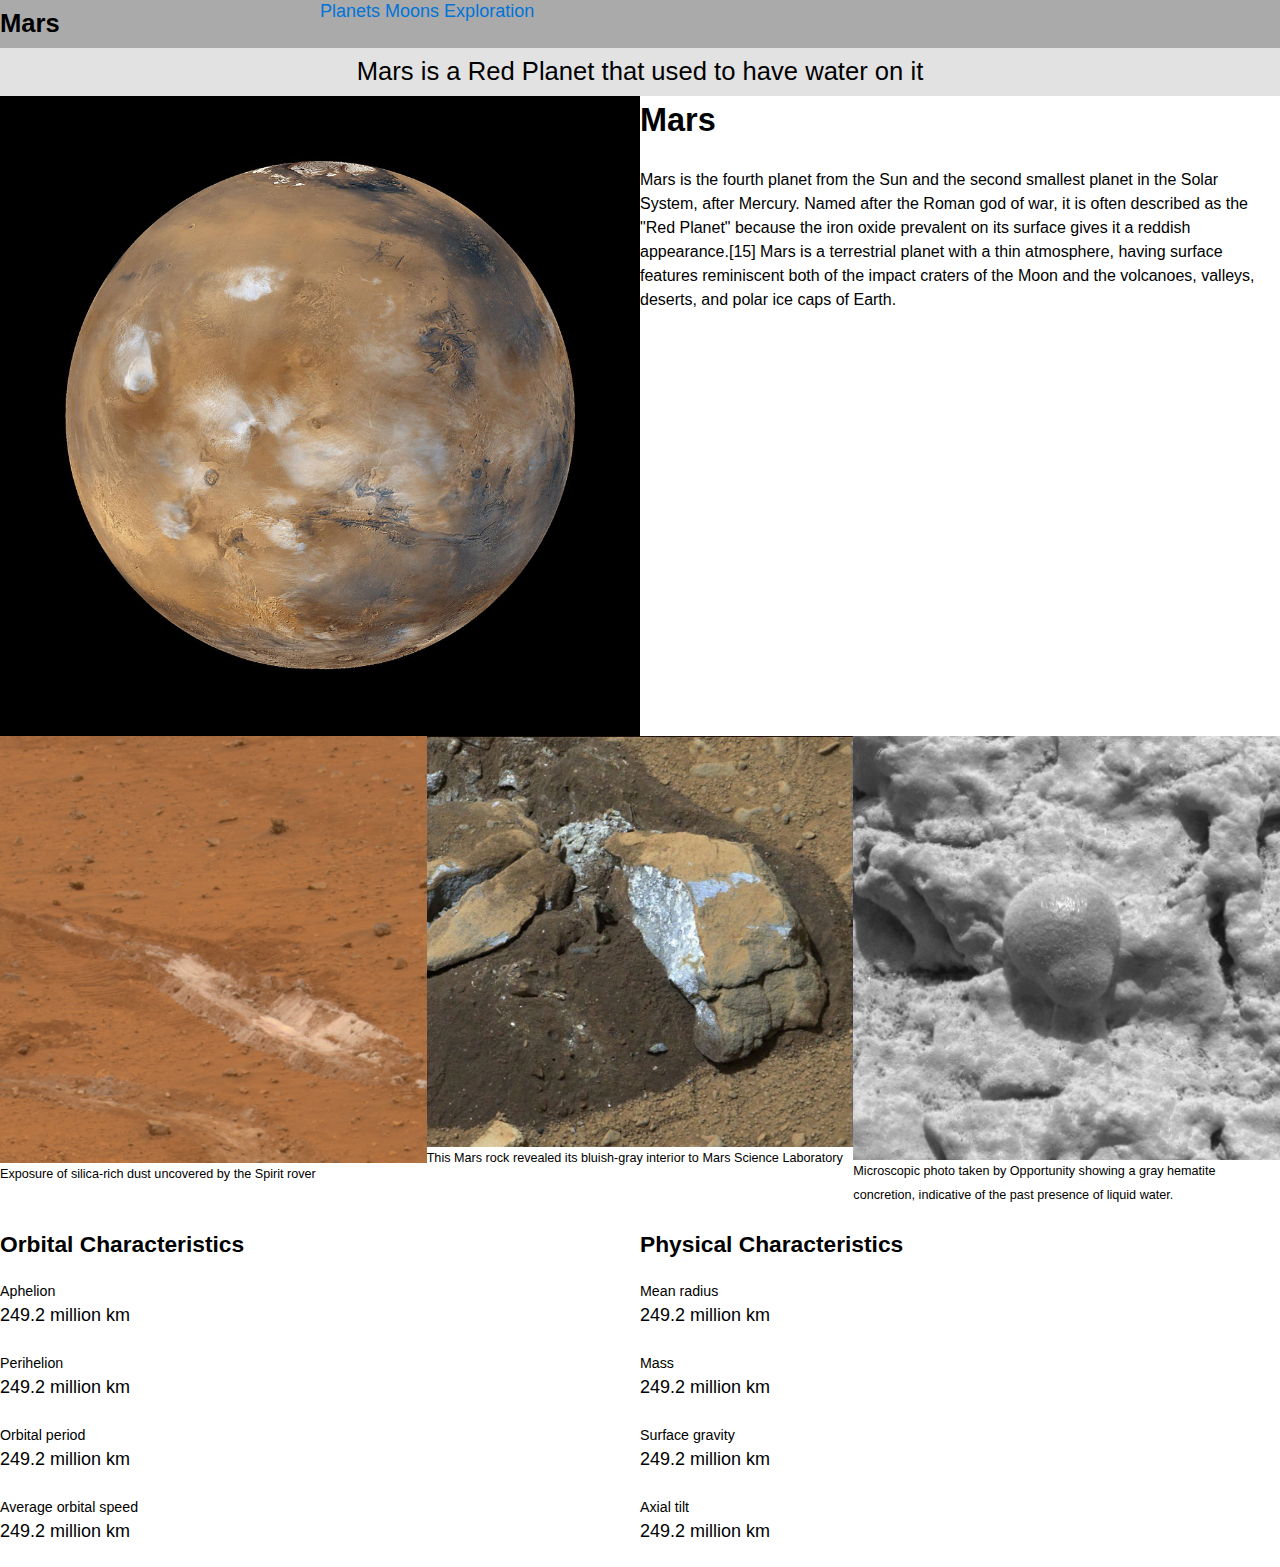
==== index.html @ 0909db9e "Small changes made" ====
<!DOCTYPE html>
<html lang="en-ca">
<head>
  <meta charset="utf-8">
  <title>All about mars</title>
  <meta name="viewport" content="width=device-width,initial-scale=1">
  <link href="css/main.css" rel="stylesheet">
  <link href="css/grid.css" rel="stylesheet">
  <link href="css/typeography.css" rel="stylesheet">
</head>
<body>
<header>
    <div class="grid">
        <div class="unit unit-xs-1 unit-s-1 unit-m-1-3 unit-l-1-4">
            <h1 class="mars peta">Mars</h1>
        </div>
        <div class="unit unit-xs-1 unit-s-1 unit-m-2-3 unit-l-3-4">
            <ul class="nav mega">
                <li><a href="index.html">Planets</a></li>
                <li><a href="moons.html">Moons</a></li>
                <li><a href="#">Exploration</a></li>
            </ul>
        </div>    
    </div>    
</header>
    <p class="intro peta">Mars is a Red Planet that used to have water on it</p>
    
    <div class="grid">
        <div class="unit unit-m-1-2 unit-l-1-2">
            <img src="images/mars.jpg" alt="Mars">
        </div>
        <div class="unit unit-m-1-2 unit-l-1-2">
            <h2 class="zetta">Mars</h2>
            <p>Mars is the fourth planet from the Sun and the second smallest planet in the Solar System, after Mercury. Named after the Roman god of war, it is often described as the "Red Planet" because the iron oxide prevalent on its surface gives it a reddish appearance.[15] Mars is a terrestrial planet with a thin atmosphere, having surface features reminiscent both of the impact craters of the Moon and the volcanoes, valleys, deserts, and polar ice caps of Earth. </p>
        </div>
    </div>
        
        <div class="grid">
            <div class="unit unit-xs-1 unit-s-1 unit-m-1-3 unit-l-1-3">
                <figure>
                    <img src="images/exposureofsilica.jpg" alt="exposure of silica">
                    <figcaption class="micro">Exposure of silica-rich dust uncovered by the Spirit rover</figcaption>
                </figure>
            </div>
            <div class="unit unit-xs-1 unit-s-1-2 unit-m-1-3 unit-l-1-3">
                <figure>
                    <img src="images/marsrock.jpg" alt="Inside a Mars rock">
                    <figcaption class="micro">This Mars rock revealed its bluish-gray interior to Mars Science Laboratory</figcaption>
                </figure>
            </div>
            <div class="unit unit-xs-1 unit-s-1-2 unit-m-1-3 unit-l-1-3">
                <figure>
                    <img src="images/grayhematite.jpg" alt="Microscopic photo">
                    <figcaption class="micro">Microscopic photo taken by Opportunity showing a gray hematite concretion, indicative of the past presence of liquid water.</figcaption>
                </figure>
            </div>
            <div class="unit unit-s-1 unit-m-1-2 unit-l-1-2">
                <h2 class="tera">Orbital Characteristics</h2>
                <dl class="datalist">
                    <dt class="milli">Aphelion</dt><dd class="mega"><data>249.2 million km</data></dd>
                    <dt class="milli">Perihelion</dt><dd class="mega"><data>249.2 million km</data></dd>
                    <dt class="milli">Orbital period</dt><dd class="mega"><data>249.2 million km</data></dd>
                    <dt class="milli">Average orbital speed</dt><dd class="mega"><data>249.2 million km</data></dd>
                </dl>
            </div>
            <div class="unit unit-s-1 unit-m-1-2 unit-l-1-2">
                <h2 class="tera">Physical Characteristics</h2>
                <dl>
                    <dt class="milli">Mean radius</dt><dd class="mega"><data>249.2 million km</data></dd>
                    <dt class="milli">Mass</dt><dd class="mega"><data>249.2 million km</data></dd>
                    <dt class="milli">Surface gravity</dt><dd class="mega"><data>249.2 million km</data></dd>
                    <dt class="milli">Axial tilt</dt><dd class="mega"><data>249.2 million km</data></dd>
                </dl>
            </div>
        </div>
</body>
</html>
---- css/main.css ----
@-moz-viewport { width: device-width; scale: 1; }
@-ms-viewport { width: device-width; scale: 1; }
@-o-viewport { width: device-width; scale: 1; }
@-webkit-viewport { width: device-width; scale: 1; }
@viewport { width: device-width; scale: 1; }

html {
  margin: 0;
  padding: 0;
  box-sizing: border-box;

  font: normal 100%/1.5 sans-serif;
  -moz-text-size-adjust: 100%;
  -ms-text-size-adjust: 100%;
  -webkit-text-size-adjust: 100%;
  text-size-adjust: 100%;
}

*, *:before, *:after {
  box-sizing: inherit;
}

body {
  margin: 0;
  padding: 0;
}

img {
  display: block;
  width: 100%;
}

header{
    background-color: #AAA;
    overflow: hidden;
    padding: 0;
    margin: 0;
}

.nav {
    padding: 0;
    list-style-type: none;
    overflow: hidden;
}

.nav a {
    text-decoration: none;
    color: #0074D9;
}
.mars {
    text-align: center;
    margin: 0;
    padding: 0;
}


.different {
    width: 75%;
    display: inline-block;
}

.intro {
    background: #e2e2e2;
    margin: 0;
    text-align: center;
}

@media only screen and (min-width:22em) {
    
    .nav li {
        width 40%;
        display: inline-block;
        padding: 0;
    }
    .nav {
        text-align: center;
    }
}   

@media only screen and (min-width:38em){
    .nav {
        text-align: left;
}

    .mars {
        text-align: left;
    }
}
---- css/grid.css ----
.grid {
  margin: 0;
  padding: 0;
  letter-spacing: -0.31em;
  text-rendering: optimizespeed;
  display: -webkit-flex;
  -webkit-flex-flow: row wrap;
  display: -ms-flexbox;
  -ms-flex-flow: row wrap;
}

.grid-bottom {
  -webkit-align-items: flex-end;
  -ms-align-items: flex-end;
}

.grid-middle {
  -webkit-align-items: center;
  -ms-align-items: center;
}

.opera-only :-o-prefocus, .grid {
  word-spacing: -0.43em;
}

.unit {
  letter-spacing: normal;
  text-rendering: auto;
  vertical-align: top;
  word-spacing: normal;
  display: inline-block;
  visibility: visible;
}

.grid-bottom .unit {
  vertical-align: bottom;
}

.grid-middle .unit {
  vertical-align: middle;
}

.unit-xs-hidden {
  display: none;
  visibility: hidden;
}

.unit-xs-1 {
  display: block;
  visibility: visible;
  width: 100%;
}

.unit-offset-xs-0 {
  margin-left: 0;
}

.unit-xs-1-2 {
  width: 50.0000%;
}

.unit-offset-xs-1-2 {
  margin-left: 50.0000%;
}

.unit-xs-1-3 {
  width: 33.3333%;
}

.unit-offset-xs-1-3 {
  margin-left: 33.3333%;
}

.unit-xs-2-3 {
  width: 66.6667%;
}

.unit-offset-xs-2-3 {
  margin-left: 66.6667%;
}

.unit-xs-1-4 {
  width: 25.0000%;
}

.unit-offset-xs-1-4 {
  margin-left: 25.0000%;
}

.unit-xs-3-4 {
  width: 75.0000%;
}

.unit-offset-xs-3-4 {
  margin-left: 75.0000%;
}

.unit-xs-1-2,.unit-xs-1-3,.unit-xs-2-3,.unit-xs-1-4,.unit-xs-3-4 {
  display: inline-block;
  visibility: visible;
}

@media only screen and (min-width: 25em) {

.unit-s-hidden {
  display: none;
  visibility: hidden;
}

.unit-s-1 {
  display: block;
  visibility: visible;
  width: 100%;
}

.unit-offset-s-0 {
  margin-left: 0;
}

.unit-s-1-2 {
  width: 50.0000%;
}

.unit-offset-s-1-2 {
  margin-left: 50.0000%;
}

.unit-s-1-3 {
  width: 33.3333%;
}

.unit-offset-s-1-3 {
  margin-left: 33.3333%;
}

.unit-s-2-3 {
  width: 66.6667%;
}

.unit-offset-s-2-3 {
  margin-left: 66.6667%;
}

.unit-s-1-4 {
  width: 25.0000%;
}

.unit-offset-s-1-4 {
  margin-left: 25.0000%;
}

.unit-s-3-4 {
  width: 75.0000%;
}

.unit-offset-s-3-4 {
  margin-left: 75.0000%;
}

.unit-s-1-2,.unit-s-1-3,.unit-s-2-3,.unit-s-1-4,.unit-s-3-4 {
  display: inline-block;
  visibility: visible;
}

}

@media only screen and (min-width: 38em) {

.unit-m-hidden {
  display: none;
  visibility: hidden;
}

.unit-m-1 {
  display: block;
  visibility: visible;
  width: 100%;
}

.unit-offset-m-0 {
  margin-left: 0;
}

.unit-m-1-2 {
  width: 50.0000%;
}

.unit-offset-m-1-2 {
  margin-left: 50.0000%;
}

.unit-m-1-3 {
  width: 33.3333%;
}

.unit-offset-m-1-3 {
  margin-left: 33.3333%;
}

.unit-m-2-3 {
  width: 66.6667%;
}

.unit-offset-m-2-3 {
  margin-left: 66.6667%;
}

.unit-m-1-4 {
  width: 25.0000%;
}

.unit-offset-m-1-4 {
  margin-left: 25.0000%;
}

.unit-m-3-4 {
  width: 75.0000%;
}

.unit-offset-m-3-4 {
  margin-left: 75.0000%;
}

.unit-m-1-2,.unit-m-1-3,.unit-m-2-3,.unit-m-1-4,.unit-m-3-4 {
  display: inline-block;
  visibility: visible;
}

}

@media only screen and (min-width: 60em) {

.unit-l-hidden {
  display: none;
  visibility: hidden;
}

.unit-l-1 {
  display: block;
  visibility: visible;
  width: 100%;
}

.unit-offset-l-0 {
  margin-left: 0;
}

.unit-l-1-2 {
  width: 50.0000%;
}

.unit-offset-l-1-2 {
  margin-left: 50.0000%;
}

.unit-l-1-3 {
  width: 33.3333%;
}

.unit-offset-l-1-3 {
  margin-left: 33.3333%;
}

.unit-l-2-3 {
  width: 66.6667%;
}

.unit-offset-l-2-3 {
  margin-left: 66.6667%;
}

.unit-l-1-4 {
  width: 25.0000%;
}

.unit-offset-l-1-4 {
  margin-left: 25.0000%;
}

.unit-l-3-4 {
  width: 75.0000%;
}

.unit-offset-l-3-4 {
  margin-left: 75.0000%;
}

.unit-l-1-2,.unit-l-1-3,.unit-l-2-3,.unit-l-1-4,.unit-l-3-4 {
  display: inline-block;
  visibility: visible;
}

}
---- css/typeography.css ----
html {
  font: normal 100%/1.5 sans-serif;
}

h1, h2, h3, h4, h5, h6,
p, ul, ol, dl, dd, figure,
blockquote, details, hr,
fieldset, pre, table {
  margin: 0 0 1.5rem;
}

.yotta {
  font-size: 2.2807rem;
  line-height: 1.3154;
}

.zetta {
  font-size: 2.0273rem;
  line-height: 1.4798;
}

h1, .exa {
  font-size: 1.8020rem;
  line-height: 1.6648;
}

h2, .peta {
  font-size: 1.6018rem;
  line-height: 1.8729;
}

h3, .tera {
  font-size: 1.4238rem;
  line-height: 1.0535;
}

h4, .giga {
  font-size: 1.2656rem;
  line-height: 1.1852;
}

h5, .mega {
  font-size: 1.1250rem;
  line-height: 1.3333;
}

h6, .kilo {
  font-size: 1.0000rem;
  line-height: 1.5000;
}

small, .milli {
  font-size: 0.8889rem;
  line-height: 1.6875;
}

.micro {
  font-size: 0.7901rem;
  line-height: 1.8984;
}

sub,
sup {
  font-size: 75%;
  line-height: 1px;
  position: relative;
  vertical-align: baseline;
}

sup {
  top: -0.5em;
}

sub {
  bottom: -0.25em;
}

.push {
  margin-bottom: 1.5rem;
}

.push-none, .push-0 {
  margin-bottom: 0;
}

.push-double, .push-2 {
  margin-bottom: 3.0000rem;
}

.push-half, .push-1-2 {
  margin-bottom: 0.7500rem;
}

.pad-top, .pad-t {
  padding-top: 1.5rem;
}

.pad-bottom, .pad-b {
  padding-bottom: 1.5rem;
}

.pad-top-double, .pad-t-2 {
  padding-top: 3.0000rem;
}

.pad-bottom-double, .pad-b-2 {
  padding-bottom: 3.0000rem;
}

.pad-top-half, .pad-t-1-2 {
  padding-top: 0.7500rem;
}

.pad-bottom-half, .pad-b-1-2 {
  padding-bottom: 0.7500rem;
}

.island {
  padding: 1.5rem;
}

.island-half, .island-1-2 {
  padding: 0.7500rem;
}

.island-double, .island-2 {
  padding: 3.0000rem;
}

.gutter {
  padding-left: 1.5rem;
  padding-right: 1.5rem;
}

.gutter-half, .gutter-1-2 {
  padding-left: 0.7500rem;
  padding-right: 0.7500rem;
}

.gutter-double, .gutter-2 {
  padding-left: 3.0000rem;
  padding-right: 3.0000rem;
}
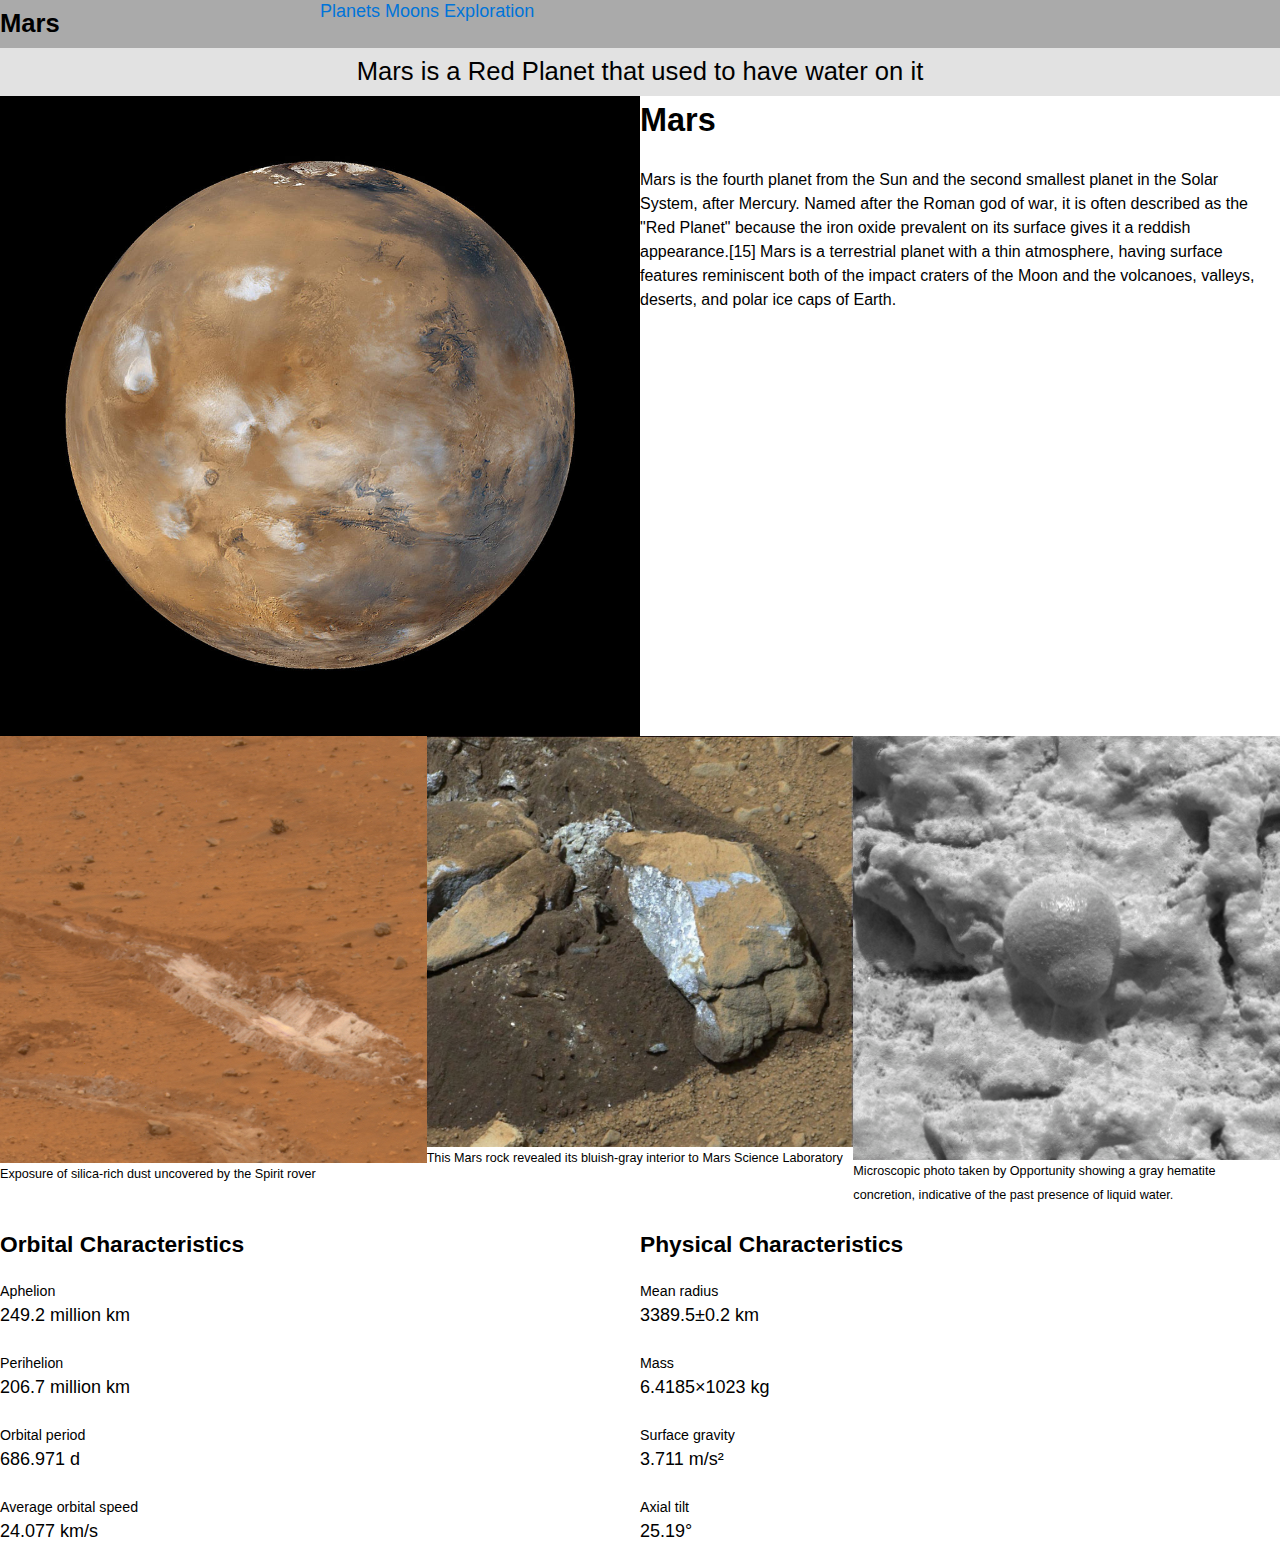
==== commit 7cdcddb6: "Typography Finished" ====
--- a/index.html
+++ b/index.html
@@ -6,7 +6,7 @@
   <meta name="viewport" content="width=device-width,initial-scale=1">
   <link href="css/main.css" rel="stylesheet">
   <link href="css/grid.css" rel="stylesheet">
-  <link href="css/typeography.css" rel="stylesheet">
+  <link href="css/typography.css" rel="stylesheet">
 </head>
 <body>
 <header>
@@ -58,18 +58,18 @@
                 <h2 class="tera">Orbital Characteristics</h2>
                 <dl class="datalist">
                     <dt class="milli">Aphelion</dt><dd class="mega"><data>249.2 million km</data></dd>
-                    <dt class="milli">Perihelion</dt><dd class="mega"><data>249.2 million km</data></dd>
-                    <dt class="milli">Orbital period</dt><dd class="mega"><data>249.2 million km</data></dd>
-                    <dt class="milli">Average orbital speed</dt><dd class="mega"><data>249.2 million km</data></dd>
+                    <dt class="milli">Perihelion</dt><dd class="mega"><data>206.7 million km</data></dd>
+                    <dt class="milli">Orbital period</dt><dd class="mega"><data>686.971 d</data></dd>
+                    <dt class="milli">Average orbital speed</dt><dd class="mega"><data>24.077 km/s</data></dd>
                 </dl>
             </div>
             <div class="unit unit-s-1 unit-m-1-2 unit-l-1-2">
                 <h2 class="tera">Physical Characteristics</h2>
                 <dl>
-                    <dt class="milli">Mean radius</dt><dd class="mega"><data>249.2 million km</data></dd>
-                    <dt class="milli">Mass</dt><dd class="mega"><data>249.2 million km</data></dd>
-                    <dt class="milli">Surface gravity</dt><dd class="mega"><data>249.2 million km</data></dd>
-                    <dt class="milli">Axial tilt</dt><dd class="mega"><data>249.2 million km</data></dd>
+                    <dt class="milli">Mean radius</dt><dd class="mega"><data>3389.5±0.2 km</data></dd>
+                    <dt class="milli">Mass</dt><dd class="mega"><data>6.4185×1023 kg</data></dd>
+                    <dt class="milli">Surface gravity</dt><dd class="mega"><data>3.711 m/s²</data></dd>
+                    <dt class="milli">Axial tilt</dt><dd class="mega"><data>25.19°</data></dd>
                 </dl>
             </div>
         </div>
--- a/css/typography.css
+++ b/css/typography.css
@@ -0,0 +1,143 @@
+html {
+  font: normal 100%/1.5 sans-serif;
+}
+
+h1, h2, h3, h4, h5, h6,
+p, ul, ol, dl, dd, figure,
+blockquote, details, hr,
+fieldset, pre, table {
+  margin: 0 0 1.5rem;
+}
+
+.yotta {
+  font-size: 2.2807rem;
+  line-height: 1.3154;
+}
+
+.zetta {
+  font-size: 2.0273rem;
+  line-height: 1.4798;
+}
+
+h1, .exa {
+  font-size: 1.8020rem;
+  line-height: 1.6648;
+}
+
+h2, .peta {
+  font-size: 1.6018rem;
+  line-height: 1.8729;
+}
+
+h3, .tera {
+  font-size: 1.4238rem;
+  line-height: 1.0535;
+}
+
+h4, .giga {
+  font-size: 1.2656rem;
+  line-height: 1.1852;
+}
+
+h5, .mega {
+  font-size: 1.1250rem;
+  line-height: 1.3333;
+}
+
+h6, .kilo {
+  font-size: 1.0000rem;
+  line-height: 1.5000;
+}
+
+small, .milli {
+  font-size: 0.8889rem;
+  line-height: 1.6875;
+}
+
+.micro {
+  font-size: 0.7901rem;
+  line-height: 1.8984;
+}
+
+sub,
+sup {
+  font-size: 75%;
+  line-height: 1px;
+  position: relative;
+  vertical-align: baseline;
+}
+
+sup {
+  top: -0.5em;
+}
+
+sub {
+  bottom: -0.25em;
+}
+
+.push {
+  margin-bottom: 1.5rem;
+}
+
+.push-none, .push-0 {
+  margin-bottom: 0;
+}
+
+.push-double, .push-2 {
+  margin-bottom: 3.0000rem;
+}
+
+.push-half, .push-1-2 {
+  margin-bottom: 0.7500rem;
+}
+
+.pad-top, .pad-t {
+  padding-top: 1.5rem;
+}
+
+.pad-bottom, .pad-b {
+  padding-bottom: 1.5rem;
+}
+
+.pad-top-double, .pad-t-2 {
+  padding-top: 3.0000rem;
+}
+
+.pad-bottom-double, .pad-b-2 {
+  padding-bottom: 3.0000rem;
+}
+
+.pad-top-half, .pad-t-1-2 {
+  padding-top: 0.7500rem;
+}
+
+.pad-bottom-half, .pad-b-1-2 {
+  padding-bottom: 0.7500rem;
+}
+
+.island {
+  padding: 1.5rem;
+}
+
+.island-half, .island-1-2 {
+  padding: 0.7500rem;
+}
+
+.island-double, .island-2 {
+  padding: 3.0000rem;
+}
+
+.gutter {
+  padding-left: 1.5rem;
+  padding-right: 1.5rem;
+}
+
+.gutter-half, .gutter-1-2 {
+  padding-left: 0.7500rem;
+  padding-right: 0.7500rem;
+}
+
+.gutter-double, .gutter-2 {
+  padding-left: 3.0000rem;
+  padding-right: 3.0000rem;
+}
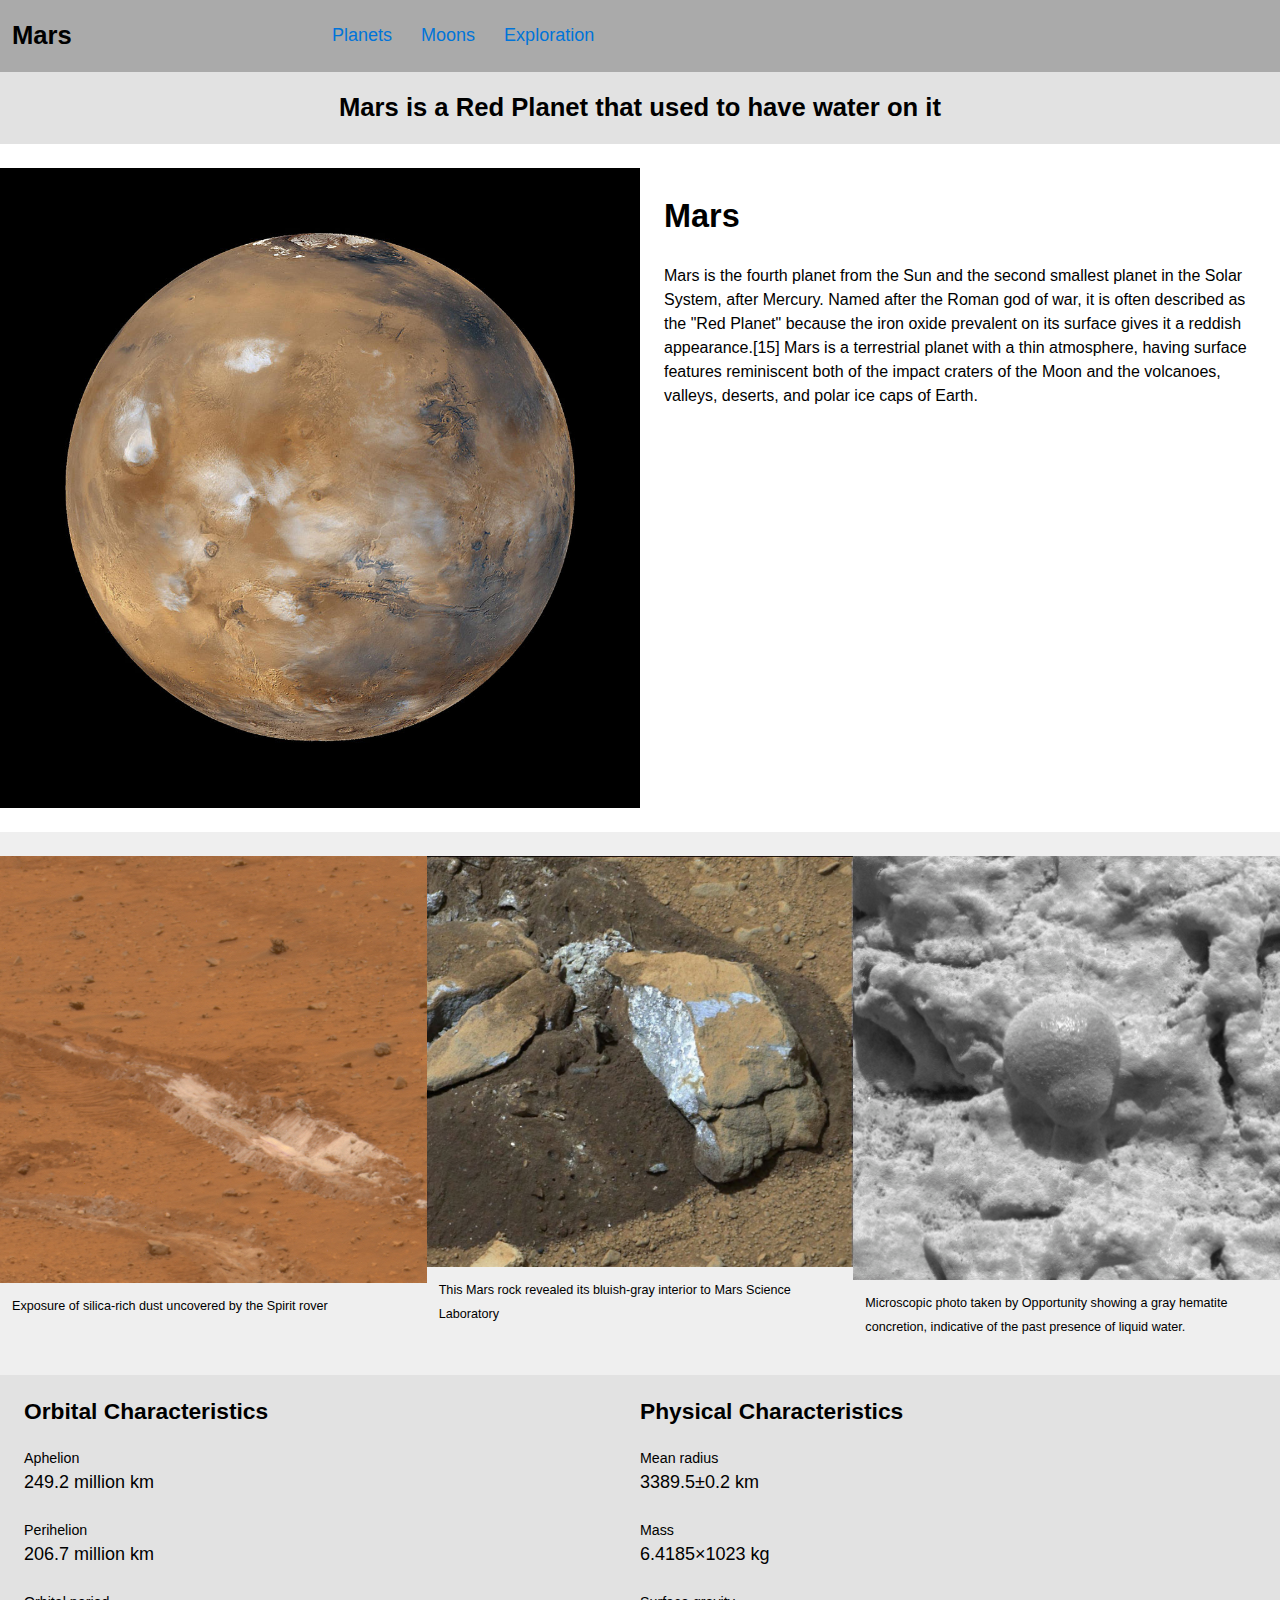
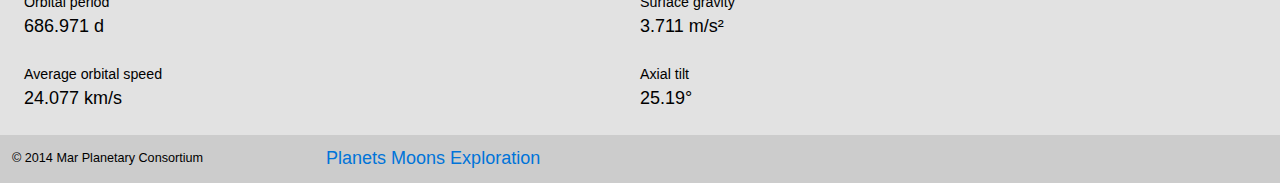
==== commit d0c121c2: "Oct 10 In-class work Finished" ====
--- a/index.html
+++ b/index.html
@@ -10,68 +10,82 @@
 </head>
 <body>
 <header>
-    <div class="grid">
+    <div class="grid grid-middle">
         <div class="unit unit-xs-1 unit-s-1 unit-m-1-3 unit-l-1-4">
-            <h1 class="mars peta">Mars</h1>
+            <h1 class="mars peta island-half push-0">Mars</h1>
         </div>
         <div class="unit unit-xs-1 unit-s-1 unit-m-2-3 unit-l-3-4">
-            <ul class="nav mega">
-                <li><a href="index.html">Planets</a></li>
-                <li><a href="moons.html">Moons</a></li>
-                <li><a href="#">Exploration</a></li>
+            <ul class="nav mega push-0">
+                <li><a class="island-half" href="index.html">Planets</a></li>
+                <li><a class="island-half" href="moons.html">Moons</a></li>
+                <li><a class="island-half" href="exploration.html">Exploration</a></li>
             </ul>
         </div>    
     </div>    
 </header>
-    <p class="intro peta">Mars is a Red Planet that used to have water on it</p>
+    <h2 class="intro peta island-half">Mars is a Red Planet that used to have water on it</h2>
     
-    <div class="grid">
+    <div class="grid pad-t pad-b">
         <div class="unit unit-m-1-2 unit-l-1-2">
             <img src="images/mars.jpg" alt="Mars">
         </div>
         <div class="unit unit-m-1-2 unit-l-1-2">
-            <h2 class="zetta">Mars</h2>
-            <p>Mars is the fourth planet from the Sun and the second smallest planet in the Solar System, after Mercury. Named after the Roman god of war, it is often described as the "Red Planet" because the iron oxide prevalent on its surface gives it a reddish appearance.[15] Mars is a terrestrial planet with a thin atmosphere, having surface features reminiscent both of the impact craters of the Moon and the volcanoes, valleys, deserts, and polar ice caps of Earth. </p>
+            <h2 class="zetta island push-0">Mars</h2>
+            <p class="gutter push-0">Mars is the fourth planet from the Sun and the second smallest planet in the Solar System, after Mercury. Named after the Roman god of war, it is often described as the "Red Planet" because the iron oxide prevalent on its surface gives it a reddish appearance.[15] Mars is a terrestrial planet with a thin atmosphere, having surface features reminiscent both of the impact craters of the Moon and the volcanoes, valleys, deserts, and polar ice caps of Earth. </p>
         </div>
     </div>
         
-        <div class="grid">
+        <div class="grid pad-t pad-b lighter">
             <div class="unit unit-xs-1 unit-s-1 unit-m-1-3 unit-l-1-3">
-                <figure>
-                    <img src="images/exposureofsilica.jpg" alt="exposure of silica">
-                    <figcaption class="micro">Exposure of silica-rich dust uncovered by the Spirit rover</figcaption>
+                <figure class="push-0">
+                    <img class="push-half" src="images/exposureofsilica.jpg" alt="exposure of silica">
+                    <figcaption class="micro gutter-half push">Exposure of silica-rich dust uncovered by the Spirit rover</figcaption>
                 </figure>
             </div>
             <div class="unit unit-xs-1 unit-s-1-2 unit-m-1-3 unit-l-1-3">
-                <figure>
-                    <img src="images/marsrock.jpg" alt="Inside a Mars rock">
-                    <figcaption class="micro">This Mars rock revealed its bluish-gray interior to Mars Science Laboratory</figcaption>
+                <figure class="push-0">
+                    <img class="push-half" src="images/marsrock.jpg" alt="Inside a Mars rock">
+                    <figcaption class="micro gutter-half push">This Mars rock revealed its bluish-gray interior to Mars Science Laboratory</figcaption>
                 </figure>
             </div>
             <div class="unit unit-xs-1 unit-s-1-2 unit-m-1-3 unit-l-1-3">
-                <figure>
-                    <img src="images/grayhematite.jpg" alt="Microscopic photo">
-                    <figcaption class="micro">Microscopic photo taken by Opportunity showing a gray hematite concretion, indicative of the past presence of liquid water.</figcaption>
+                <figure class="push-0">
+                    <img class="push-half" src="images/grayhematite.jpg" alt="Microscopic photo">
+                    <figcaption class="micro gutter-half">Microscopic photo taken by Opportunity showing a gray hematite concretion, indicative of the past presence of liquid water.</figcaption>
                 </figure>
             </div>
+        </div>
+        <div class="grid island light">
             <div class="unit unit-s-1 unit-m-1-2 unit-l-1-2">
                 <h2 class="tera">Orbital Characteristics</h2>
-                <dl class="datalist">
+                <dl class="push-0">
                     <dt class="milli">Aphelion</dt><dd class="mega"><data>249.2 million km</data></dd>
                     <dt class="milli">Perihelion</dt><dd class="mega"><data>206.7 million km</data></dd>
                     <dt class="milli">Orbital period</dt><dd class="mega"><data>686.971 d</data></dd>
-                    <dt class="milli">Average orbital speed</dt><dd class="mega"><data>24.077 km/s</data></dd>
+                    <dt class="milli">Average orbital speed</dt><dd class="mega push-0"><data>24.077 km/s</data></dd>
                 </dl>
             </div>
             <div class="unit unit-s-1 unit-m-1-2 unit-l-1-2">
                 <h2 class="tera">Physical Characteristics</h2>
-                <dl>
+                <dl class="push-0">
                     <dt class="milli">Mean radius</dt><dd class="mega"><data>3389.5±0.2 km</data></dd>
                     <dt class="milli">Mass</dt><dd class="mega"><data>6.4185×1023 kg</data></dd>
                     <dt class="milli">Surface gravity</dt><dd class="mega"><data>3.711 m/s²</data></dd>
-                    <dt class="milli">Axial tilt</dt><dd class="mega"><data>25.19°</data></dd>
+                    <dt class="milli">Axial tilt</dt><dd class="mega push-0"><data>25.19°</data></dd>
                 </dl>
             </div>
         </div>
+     <div class=" grid footer island-half micro">
+        <div class="unit unit-xs-1 unit-s-1 unit-m-1-3 unit-l-1-4">
+            <footer>© 2014 Mar Planetary Consortium</footer>
+        </div>
+        <div class="unit unit-xs-1 unit-s-1 unit-m-2-3 unit-l-3-4">
+            <ul class="nav mega push-0">
+                <li><a href="index.html">Planets</a></li>
+                <li><a href="moons.html">Moons</a></li>
+                <li><a href="exploration.html">Exploration</a></li>
+            </ul>
+        </div>
+    </div>
 </body>
 </html>
--- a/css/main.css
+++ b/css/main.css
@@ -46,17 +46,31 @@
 .nav a {
     text-decoration: none;
     color: #0074D9;
+    display: block;
 }
+
+.nav a:hover {
+    background-color: #0074D9;
+    color:white;
+}
+
 .mars {
     text-align: center;
     margin: 0;
     padding: 0;
 }
 
-
 .different {
     width: 75%;
     display: inline-block;
+}
+
+.light {
+    background-color: #e2e2e2;
+}
+
+.lighter {
+    background-color: #efefef;
 }
 
 .intro {
@@ -65,6 +79,9 @@
     text-align: center;
 }
 
+.footer{
+    background-color: #ccc;
+}
 @media only screen and (min-width:22em) {
     
     .nav li {
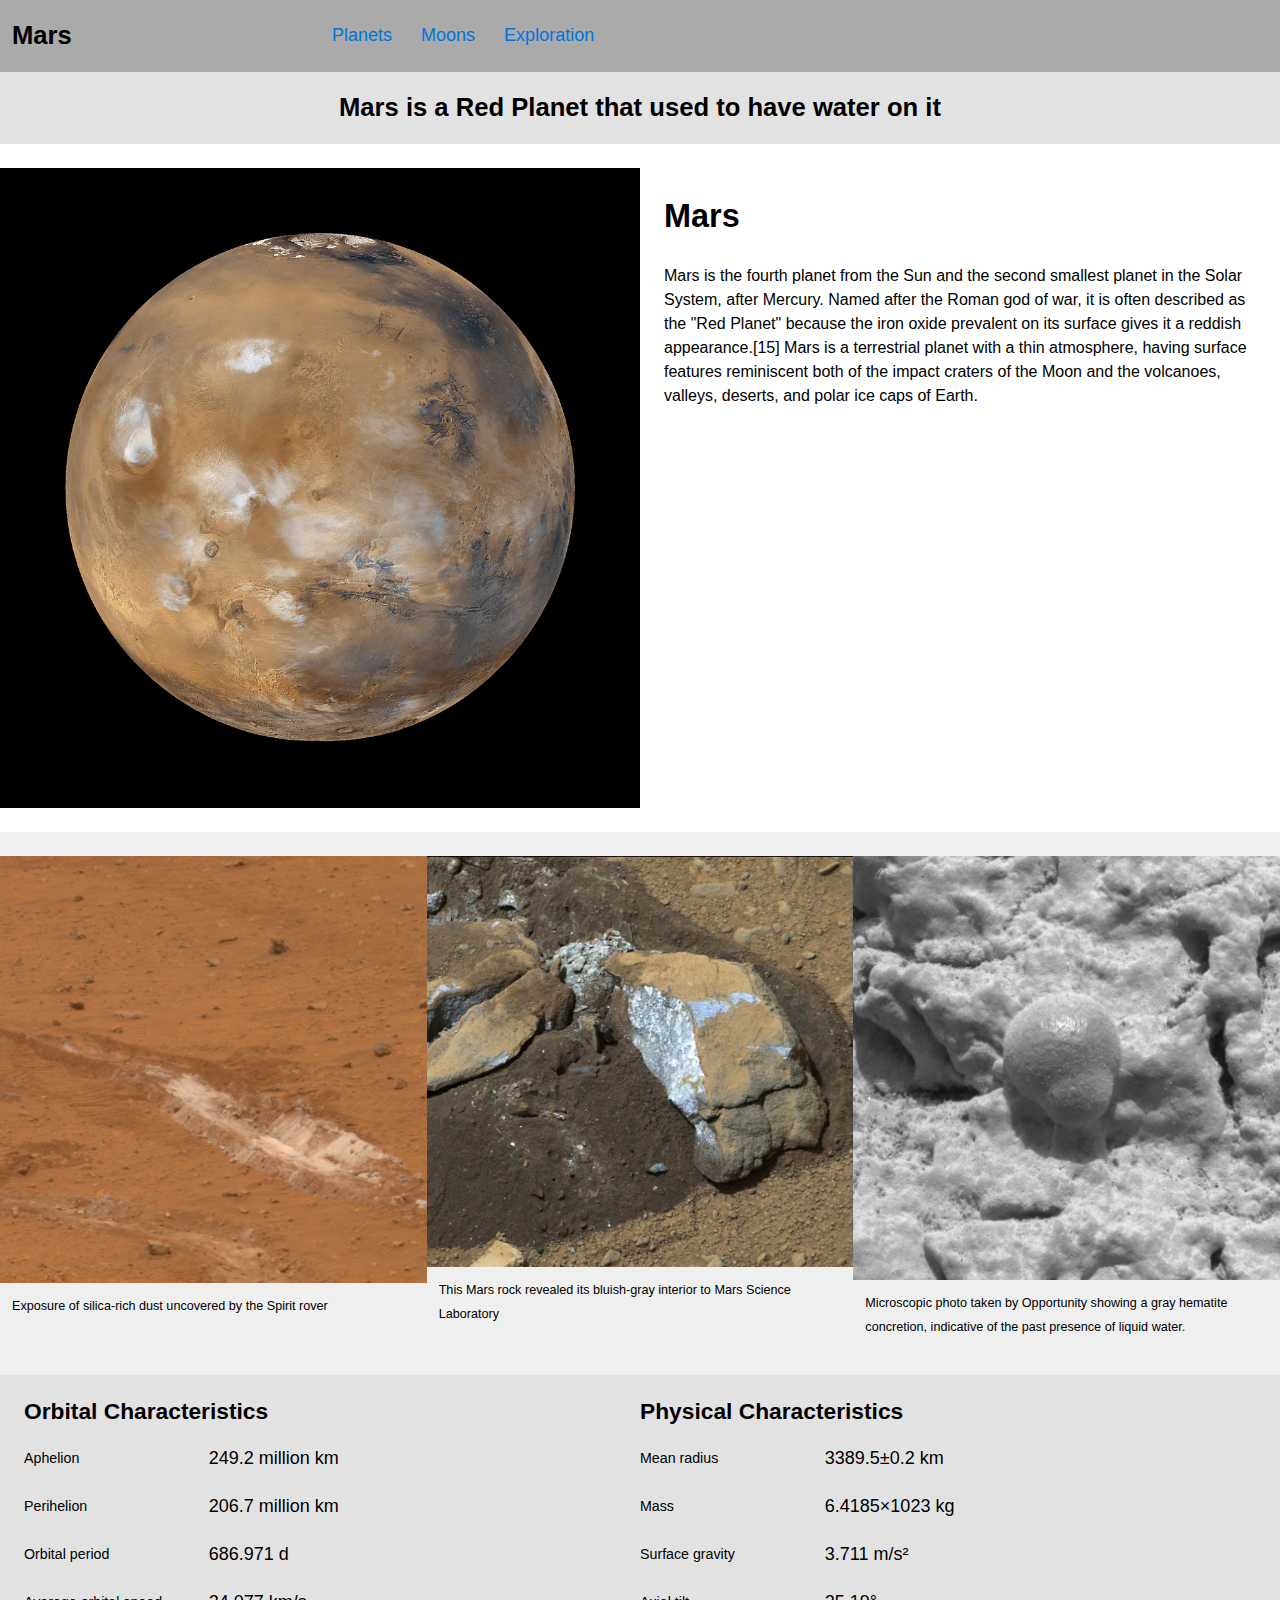
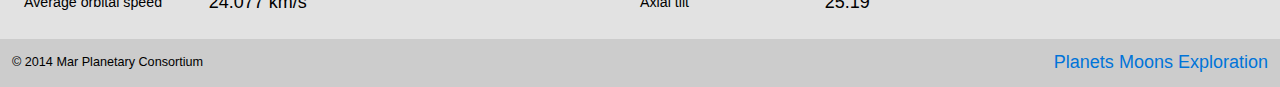
==== commit 5715ba4a: "In-class Oct 17" ====
--- a/index.html
+++ b/index.html
@@ -58,7 +58,7 @@
         <div class="grid island light">
             <div class="unit unit-s-1 unit-m-1-2 unit-l-1-2">
                 <h2 class="tera">Orbital Characteristics</h2>
-                <dl class="push-0">
+                <dl class="push-0 data">
                     <dt class="milli">Aphelion</dt><dd class="mega"><data>249.2 million km</data></dd>
                     <dt class="milli">Perihelion</dt><dd class="mega"><data>206.7 million km</data></dd>
                     <dt class="milli">Orbital period</dt><dd class="mega"><data>686.971 d</data></dd>
@@ -67,7 +67,7 @@
             </div>
             <div class="unit unit-s-1 unit-m-1-2 unit-l-1-2">
                 <h2 class="tera">Physical Characteristics</h2>
-                <dl class="push-0">
+                <dl class="push-0 data">
                     <dt class="milli">Mean radius</dt><dd class="mega"><data>3389.5±0.2 km</data></dd>
                     <dt class="milli">Mass</dt><dd class="mega"><data>6.4185×1023 kg</data></dd>
                     <dt class="milli">Surface gravity</dt><dd class="mega"><data>3.711 m/s²</data></dd>
@@ -77,10 +77,10 @@
         </div>
      <div class=" grid footer island-half micro">
         <div class="unit unit-xs-1 unit-s-1 unit-m-1-3 unit-l-1-4">
-            <footer>© 2014 Mar Planetary Consortium</footer>
+            <footer class="copyright">© 2014 Mar Planetary Consortium</footer>
         </div>
         <div class="unit unit-xs-1 unit-s-1 unit-m-2-3 unit-l-3-4">
-            <ul class="nav mega push-0">
+            <ul class="nav mega push-0 navfooter">
                 <li><a href="index.html">Planets</a></li>
                 <li><a href="moons.html">Moons</a></li>
                 <li><a href="exploration.html">Exploration</a></li>
--- a/css/main.css
+++ b/css/main.css
@@ -14,6 +14,29 @@
   -ms-text-size-adjust: 100%;
   -webkit-text-size-adjust: 100%;
   text-size-adjust: 100%;
+}
+
+@media only screen and (min-width: 60em) {
+    
+    html {
+        font-size: 110% 
+    }
+}
+
+@media only screen and (min-width: 90em) {
+    
+    html {
+        font-size: 120%
+    }
+
+}
+
+@media only screen and (min-width: 120em) {
+    
+    html {
+        font-size: 130%
+    }
+
 }
 
 *, *:before, *:after {
@@ -82,7 +105,16 @@
 .footer{
     background-color: #ccc;
 }
-@media only screen and (min-width:22em) {
+
+.navfooter {
+    text-align: left;
+}
+
+li{
+    
+}
+
+@media only screen and (min-width:25em) {
     
     .nav li {
         width 40%;
@@ -92,9 +124,17 @@
     .nav {
         text-align: center;
     }
+    .navfooter {
+        text-align: center;
+    }
+    
+    .copyright {
+        text-align: center;
+    }
 }   
 
 @media only screen and (min-width:38em){
+    
     .nav {
         text-align: left;
 }
@@ -102,4 +142,23 @@
     .mars {
         text-align: left;
     }
-}+    
+    .navfooter {
+        float: right;
+    }
+    .copyright {
+        text-align: left;
+    }
+}
+
+@media only screen and (min-width: 60em) {
+    
+    .data dd {
+        float: left;
+    }
+    .data dt {
+        float: left;
+        clear: left;
+        width: 30%;
+    }
+}
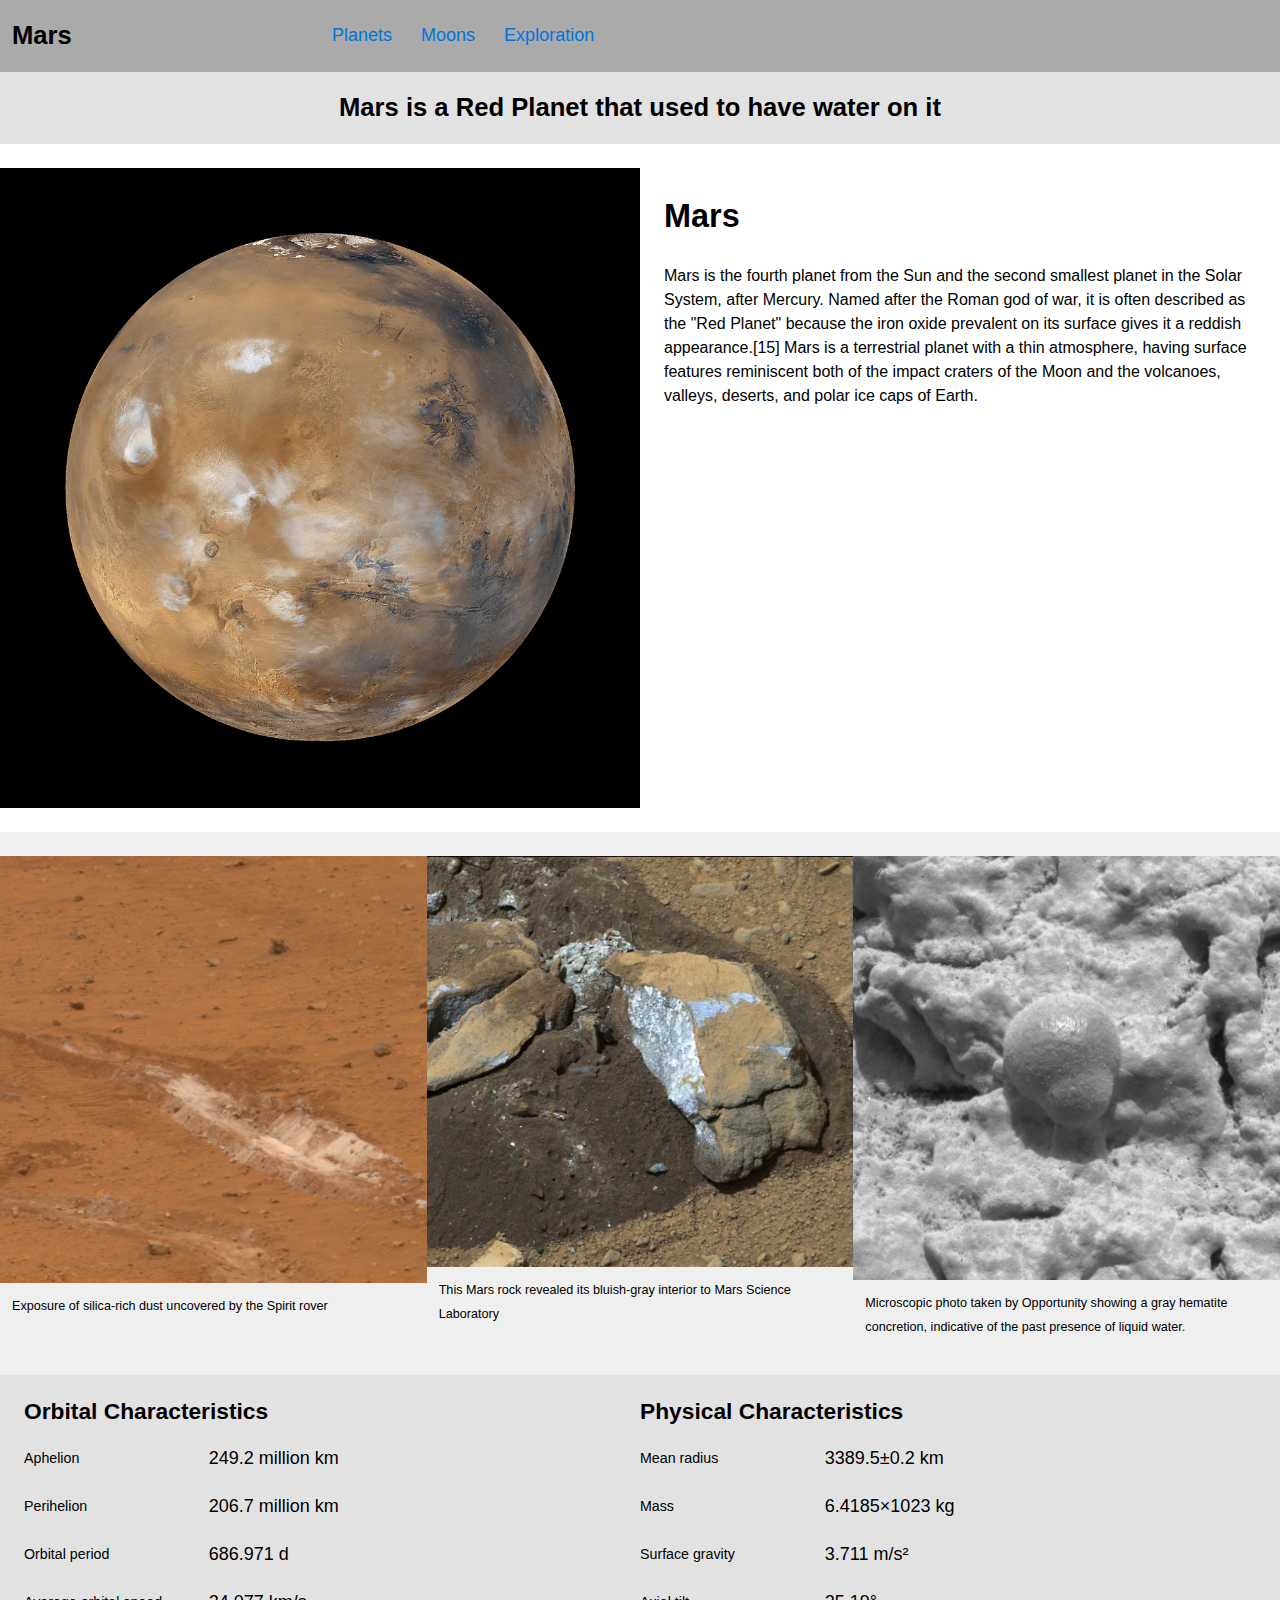
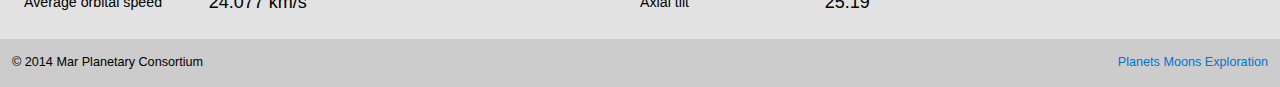
==== commit d26fac0c: "Fixed overlapping code." ====
--- a/index.html
+++ b/index.html
@@ -80,7 +80,7 @@
             <footer class="copyright">© 2014 Mar Planetary Consortium</footer>
         </div>
         <div class="unit unit-xs-1 unit-s-1 unit-m-2-3 unit-l-3-4">
-            <ul class="nav mega push-0 navfooter">
+            <ul class="nav push-0 navfooter">
                 <li><a href="index.html">Planets</a></li>
                 <li><a href="moons.html">Moons</a></li>
                 <li><a href="exploration.html">Exploration</a></li>
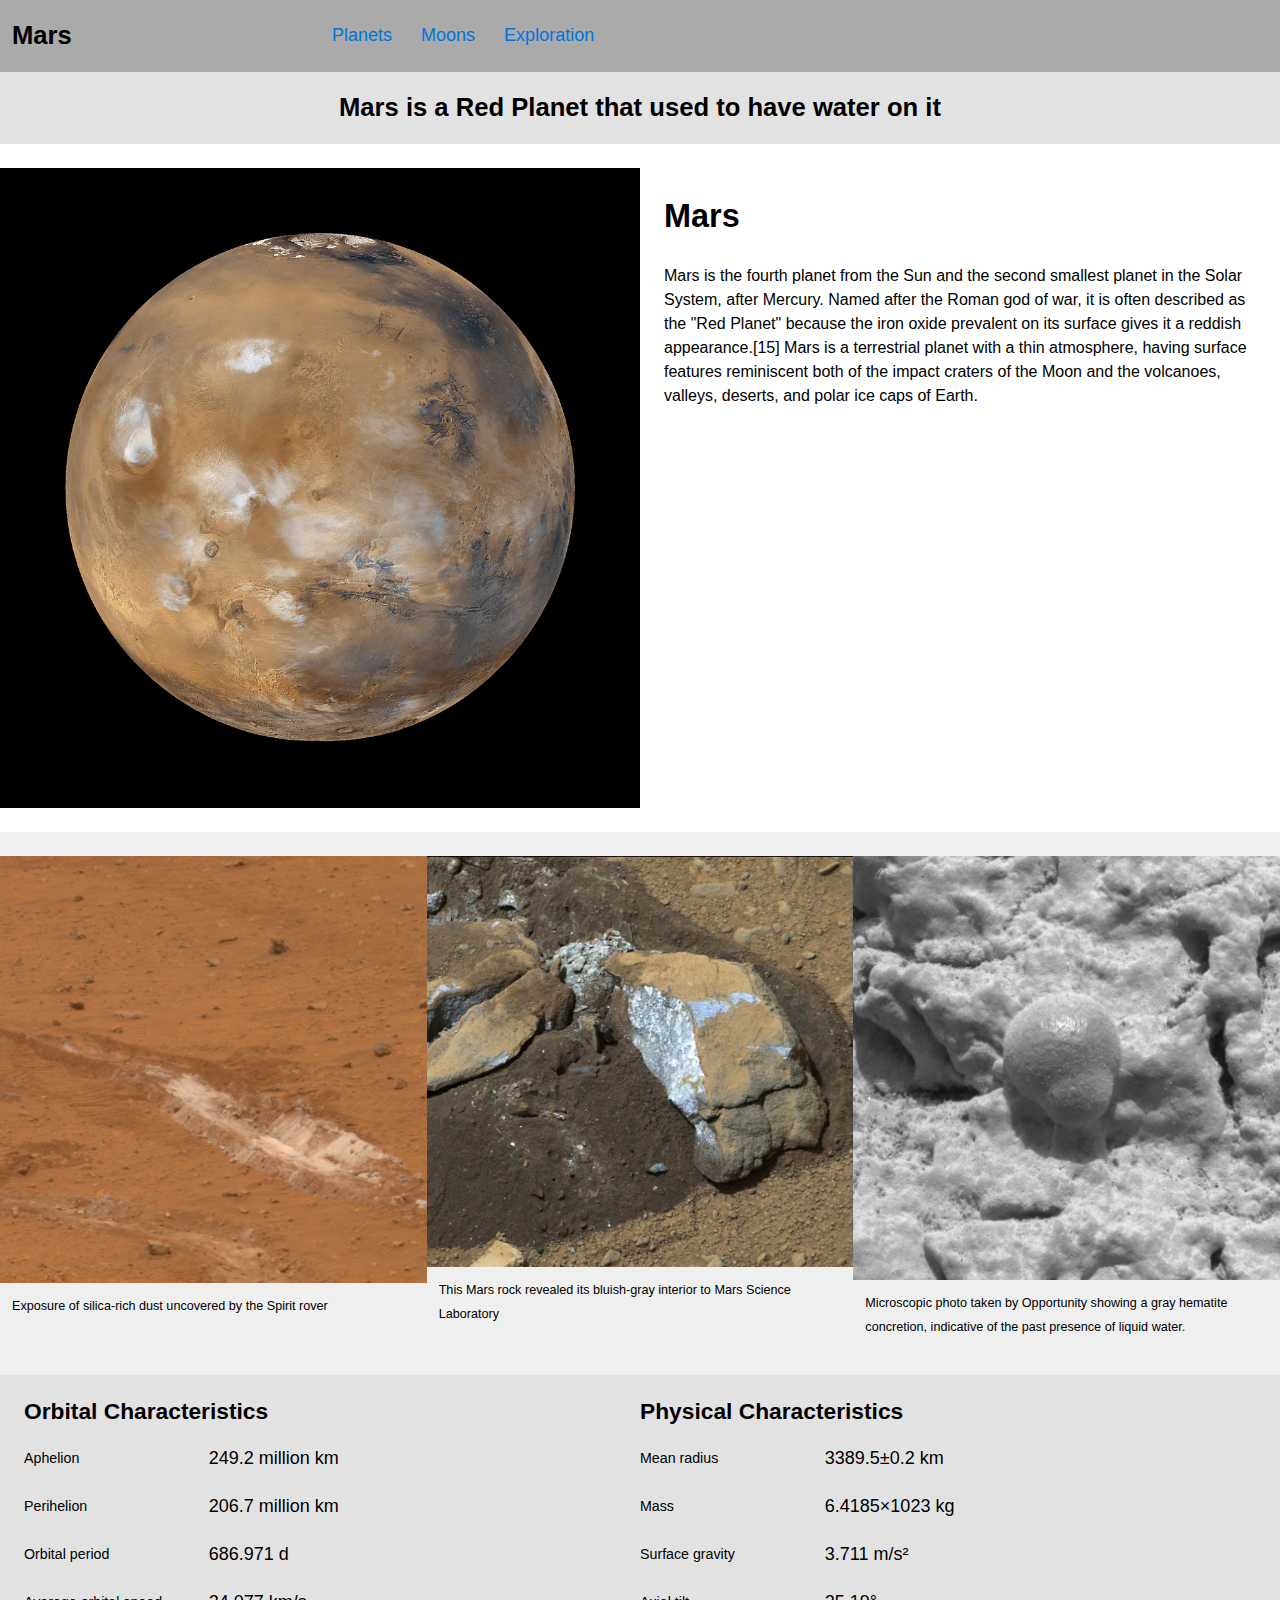
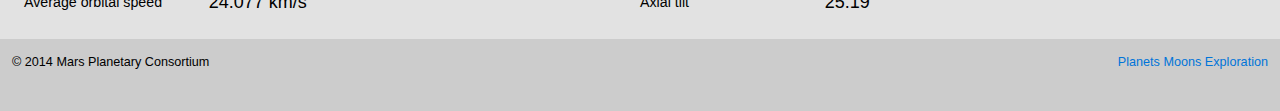
==== commit a3842906: "Issues Fixed" ====
--- a/index.html
+++ b/index.html
@@ -75,17 +75,17 @@
                 </dl>
             </div>
         </div>
-     <div class=" grid footer island-half micro">
-        <div class="unit unit-xs-1 unit-s-1 unit-m-1-3 unit-l-1-4">
-            <footer class="copyright">© 2014 Mar Planetary Consortium</footer>
-        </div>
-        <div class="unit unit-xs-1 unit-s-1 unit-m-2-3 unit-l-3-4">
-            <ul class="nav push-0 navfooter">
-                <li><a href="index.html">Planets</a></li>
-                <li><a href="moons.html">Moons</a></li>
-                <li><a href="exploration.html">Exploration</a></li>
-            </ul>
-        </div>
-    </div>
+    <footer class=" grid footer island-half micro">
+            <div class="unit unit-xs-1 unit-s-1 unit-m-1-3 unit-l-1-4">
+                <p class="copyright">© 2014 Mars Planetary Consortium</p>
+            </div>
+            <div class="unit unit-xs-1 unit-s-1 unit-m-2-3 unit-l-3-4">
+                <ul class="nav push-0 navfooter">
+                    <li><a href="index.html">Planets</a></li>
+                    <li><a href="moons.html">Moons</a></li>
+                    <li><a href="exploration.html">Exploration</a></li>
+                </ul>
+            </div>
+    </footer>
 </body>
 </html>
--- a/css/main.css
+++ b/css/main.css
@@ -19,14 +19,14 @@
 @media only screen and (min-width: 60em) {
     
     html {
-        font-size: 110% 
+        font-size: 110%;
     }
 }
 
 @media only screen and (min-width: 90em) {
     
     html {
-        font-size: 120%
+        font-size: 120%;
     }
 
 }
@@ -34,7 +34,7 @@
 @media only screen and (min-width: 120em) {
     
     html {
-        font-size: 130%
+        font-size: 130%;
     }
 
 }
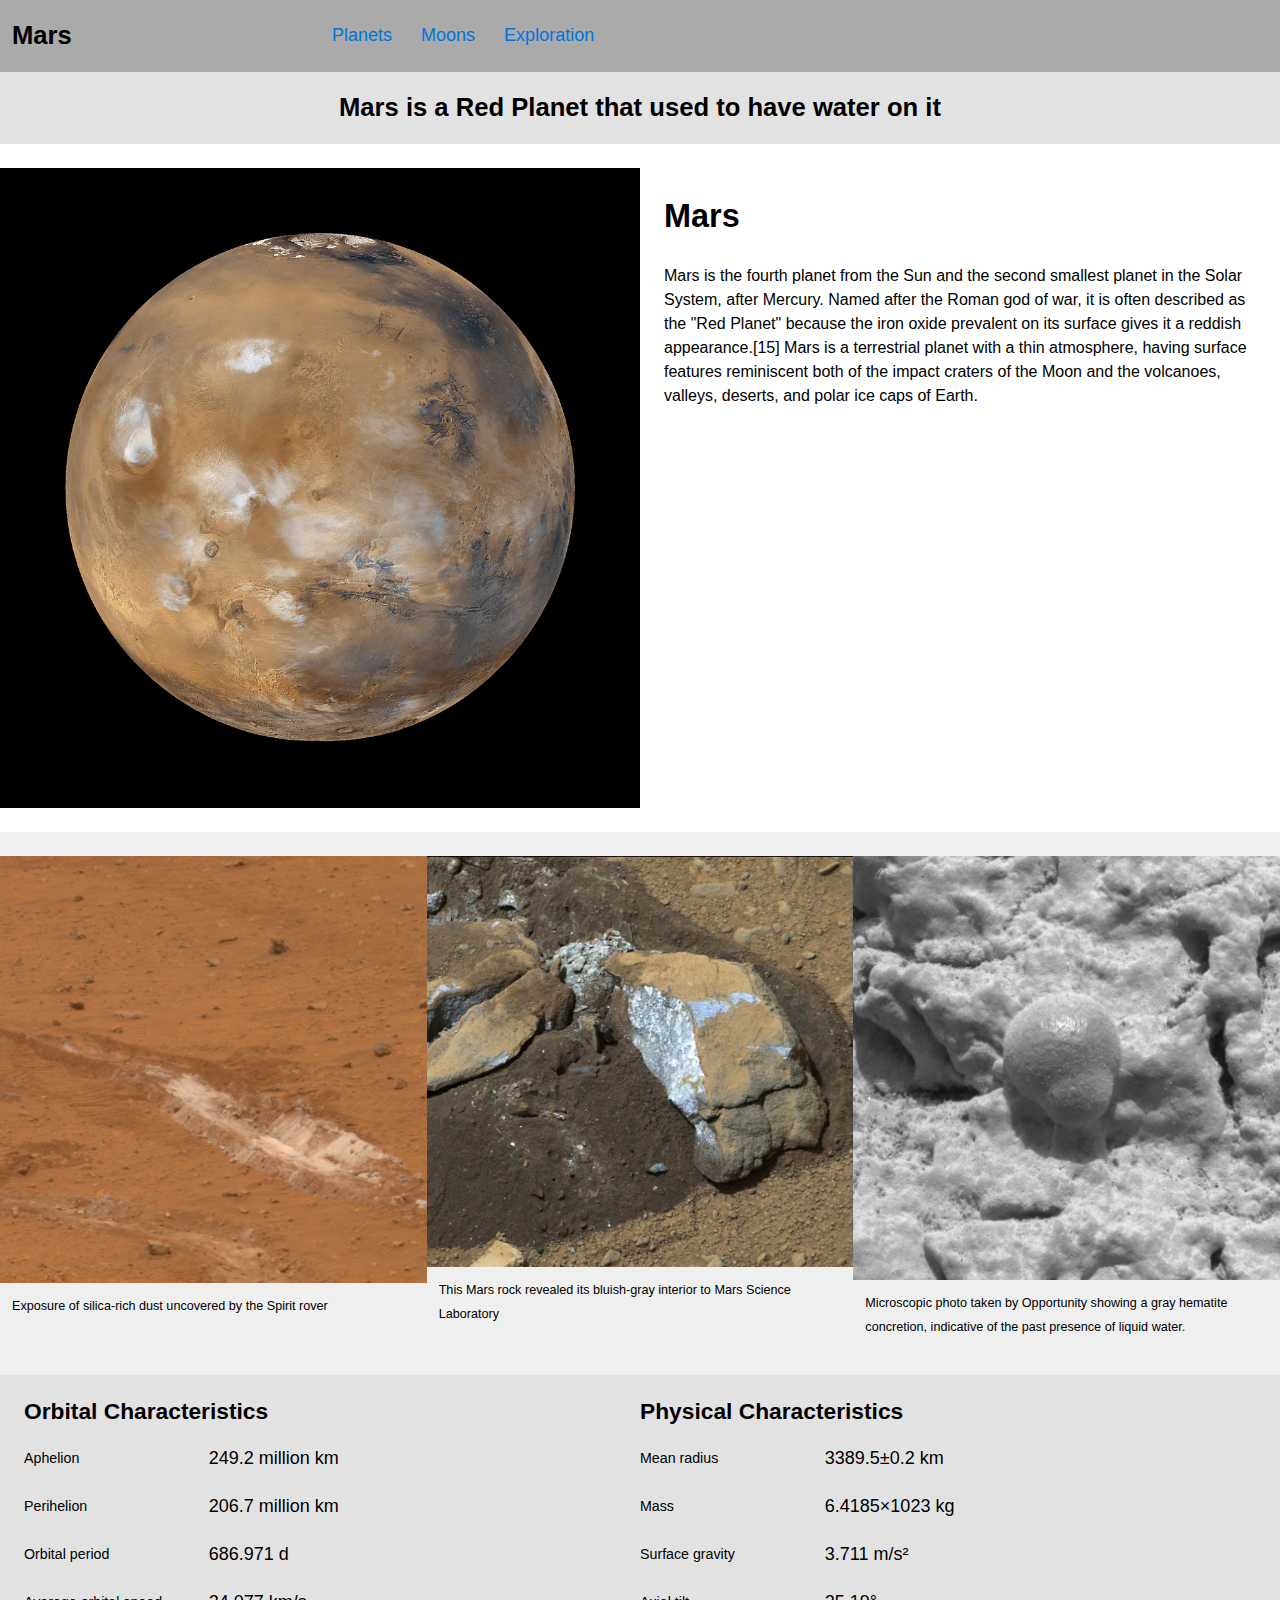
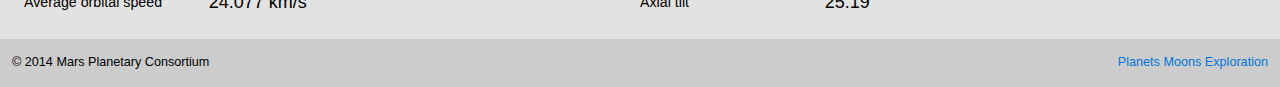
==== commit 09221028: "In-class Oct 24 2.22" ====
--- a/index.html
+++ b/index.html
@@ -9,20 +9,27 @@
   <link href="css/typography.css" rel="stylesheet">
 </head>
 <body>
-<header>
+    <ul class="skip-links">
+        <li><a href="#main">Skip to main contect</a></li>
+        <li><a href="#navigation">Skip to navigation</a></li>
+    </ul>
+<header role="banner">
     <div class="grid grid-middle">
         <div class="unit unit-xs-1 unit-s-1 unit-m-1-3 unit-l-1-4">
             <h1 class="mars peta island-half push-0">Mars</h1>
         </div>
-        <div class="unit unit-xs-1 unit-s-1 unit-m-2-3 unit-l-3-4">
+        <nav role="navigation" id="navigation" class="unit unit-xs-1 unit-s-1 unit-m-2-3 unit-l-3-4">
             <ul class="nav mega push-0">
                 <li><a class="island-half" href="index.html">Planets</a></li>
                 <li><a class="island-half" href="moons.html">Moons</a></li>
                 <li><a class="island-half" href="exploration.html">Exploration</a></li>
             </ul>
-        </div>    
-    </div>    
+        </nav>
+        </div>      
 </header>
+    
+<main role='main' id="main">
+    
     <h2 class="intro peta island-half">Mars is a Red Planet that used to have water on it</h2>
     
     <div class="grid pad-t pad-b">
@@ -59,33 +66,34 @@
             <div class="unit unit-s-1 unit-m-1-2 unit-l-1-2">
                 <h2 class="tera">Orbital Characteristics</h2>
                 <dl class="push-0 data">
-                    <dt class="milli">Aphelion</dt><dd class="mega"><data>249.2 million km</data></dd>
-                    <dt class="milli">Perihelion</dt><dd class="mega"><data>206.7 million km</data></dd>
-                    <dt class="milli">Orbital period</dt><dd class="mega"><data>686.971 d</data></dd>
+                    <dt class="milli">Aphelion</dt><dd class="mega"><data value="249200000">249.2 million km</data></dd>
+                    <dt class="milli">Perihelion</dt><dd class="mega"><data value="206700000">206.7 million km</data></dd>
+                    <dt class="milli">Orbital period</dt><dd class="mega"><data value="686971000">686.971 d</data></dd>
                     <dt class="milli">Average orbital speed</dt><dd class="mega push-0"><data>24.077 km/s</data></dd>
                 </dl>
             </div>
             <div class="unit unit-s-1 unit-m-1-2 unit-l-1-2">
                 <h2 class="tera">Physical Characteristics</h2>
                 <dl class="push-0 data">
-                    <dt class="milli">Mean radius</dt><dd class="mega"><data>3389.5±0.2 km</data></dd>
-                    <dt class="milli">Mass</dt><dd class="mega"><data>6.4185×1023 kg</data></dd>
-                    <dt class="milli">Surface gravity</dt><dd class="mega"><data>3.711 m/s²</data></dd>
-                    <dt class="milli">Axial tilt</dt><dd class="mega push-0"><data>25.19°</data></dd>
+                    <dt class="milli">Mean radius</dt><dd class="mega"><data value="3389.5">3389.5±0.2 km</data></dd>
+                    <dt class="milli">Mass</dt><dd class="mega"><data value="6.4185e1023">6.4185×1023 kg</data></dd>
+                    <dt class="milli">Surface gravity</dt><dd class="mega"><data value="3.711">3.711 m/s²</data></dd>
+                    <dt class="milli">Axial tilt</dt><dd class="mega push-0"><data value="25.19">25.19°</data></dd>
                 </dl>
             </div>
         </div>
+</main>
     <footer class=" grid footer island-half micro">
-            <div class="unit unit-xs-1 unit-s-1 unit-m-1-3 unit-l-1-4">
-                <p class="copyright">© 2014 Mars Planetary Consortium</p>
+            <div role="contentinfo" class="unit unit-xs-1 unit-s-1 unit-m-1-3 unit-l-1-4">
+                <p class="copyright push-0">© 2014 Mars Planetary Consortium</p>
             </div>
-            <div class="unit unit-xs-1 unit-s-1 unit-m-2-3 unit-l-3-4">
+            <nav class="unit unit-xs-1 unit-s-1 unit-m-2-3 unit-l-3-4">
                 <ul class="nav push-0 navfooter">
                     <li><a href="index.html">Planets</a></li>
                     <li><a href="moons.html">Moons</a></li>
                     <li><a href="exploration.html">Exploration</a></li>
                 </ul>
-            </div>
+            </nav>
     </footer>
 </body>
 </html>
--- a/css/main.css
+++ b/css/main.css
@@ -48,6 +48,30 @@
   padding: 0;
 }
 
+a:focus {
+    outline: 3px solid #000;
+}
+
+.skip-links {
+    margin: 0;
+    padding: 0;
+    list-style-type: none;
+}
+
+.skip-links a {
+    position: absolute;
+    top: -3em;
+    background-color: #000;
+    color: #fff;
+    text-decoration: none;
+    padding: 0.5em 0.75em;
+    font-size: 1.25em
+}
+
+.skip-links a:focus {
+    top: 0;
+}
+
 img {
   display: block;
   width: 100%;
@@ -63,7 +87,6 @@
 .nav {
     padding: 0;
     list-style-type: none;
-    overflow: hidden;
 }
 
 .nav a {
@@ -110,9 +133,6 @@
     text-align: left;
 }
 
-li{
-    
-}
 
 @media only screen and (min-width:25em) {
     
